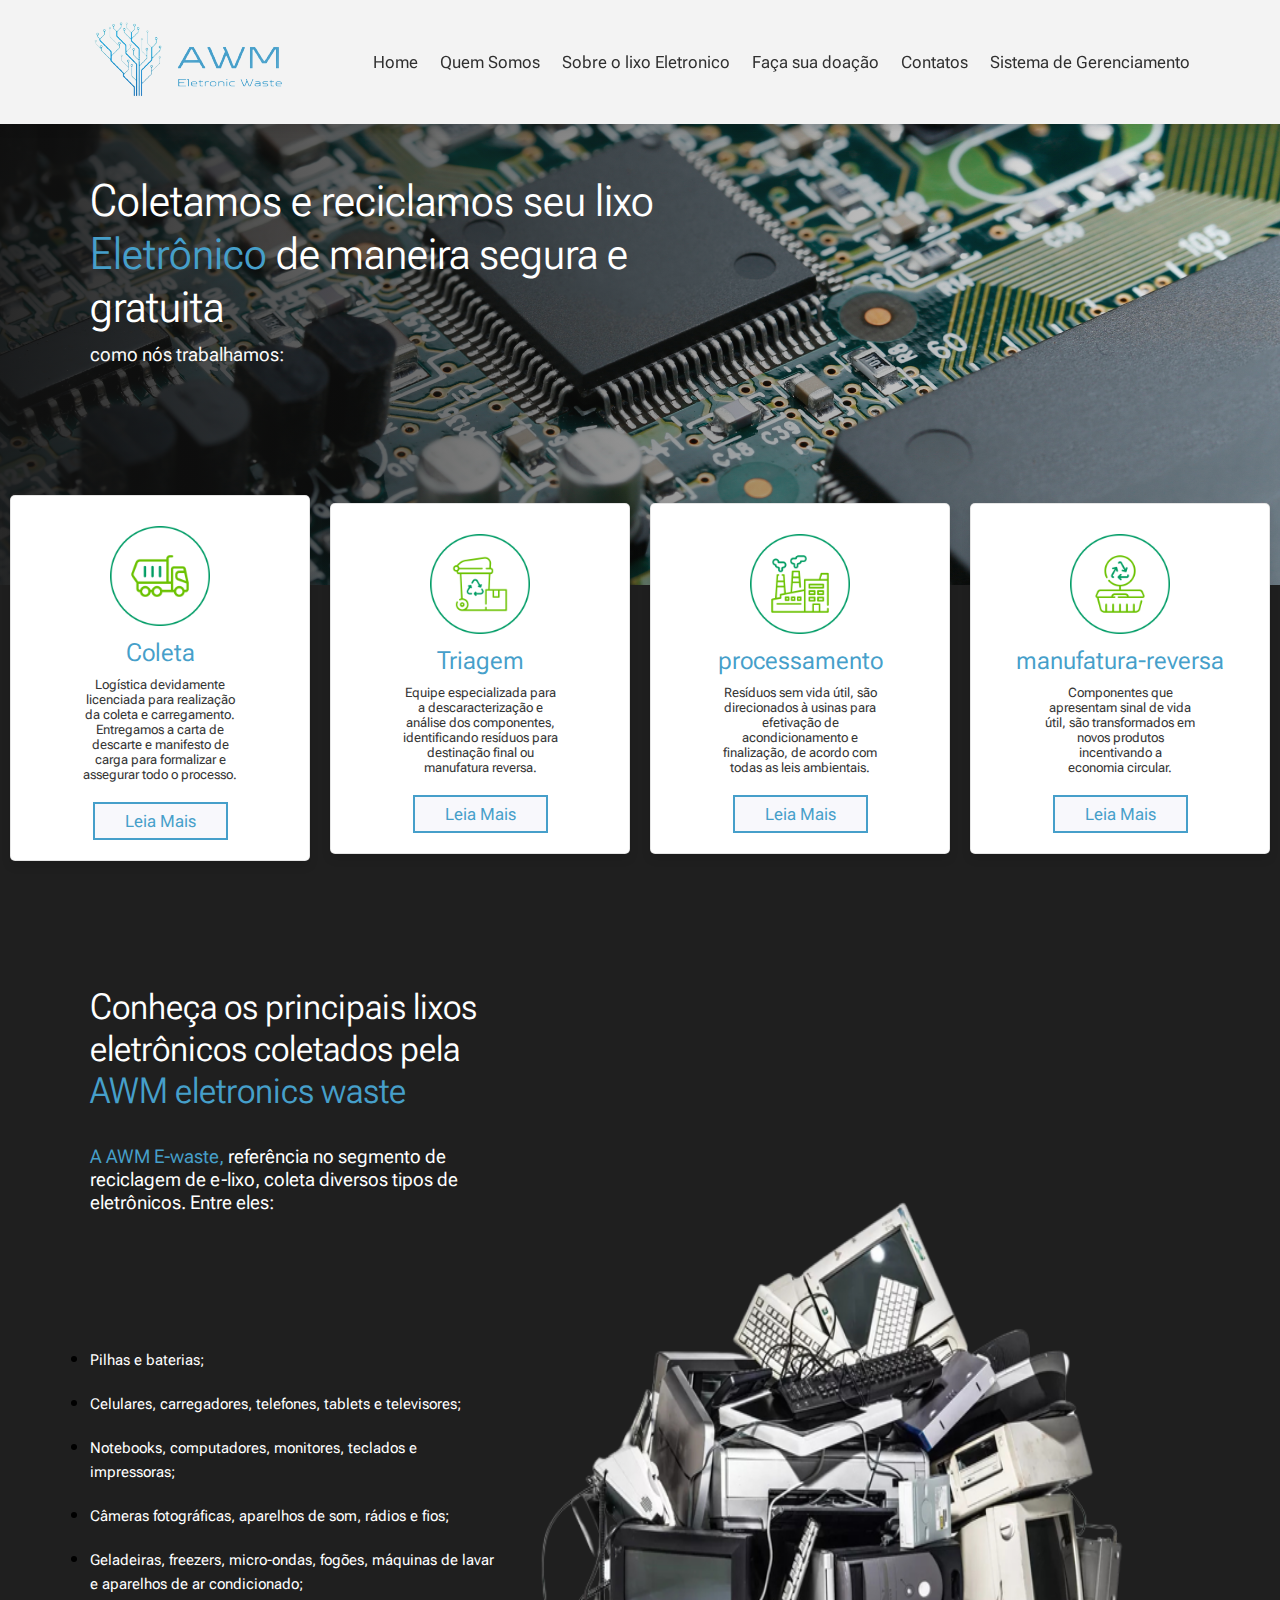
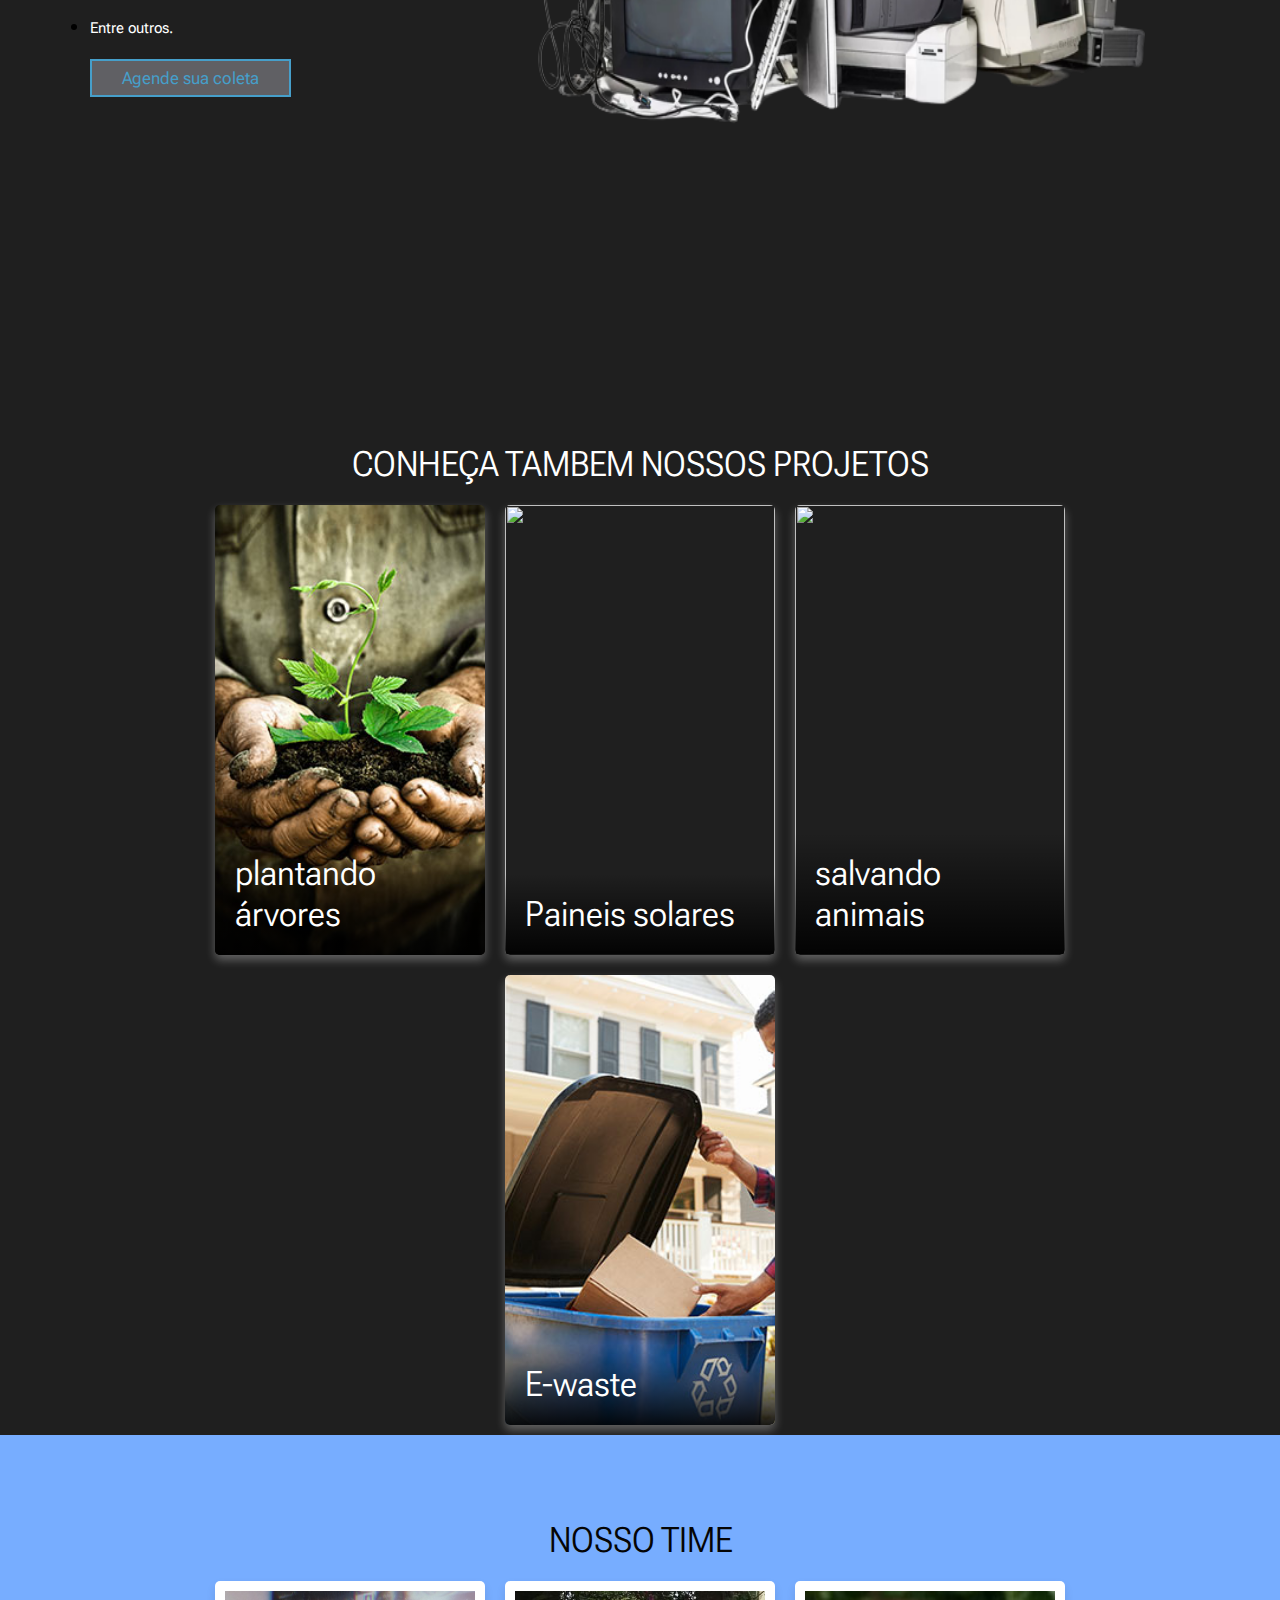
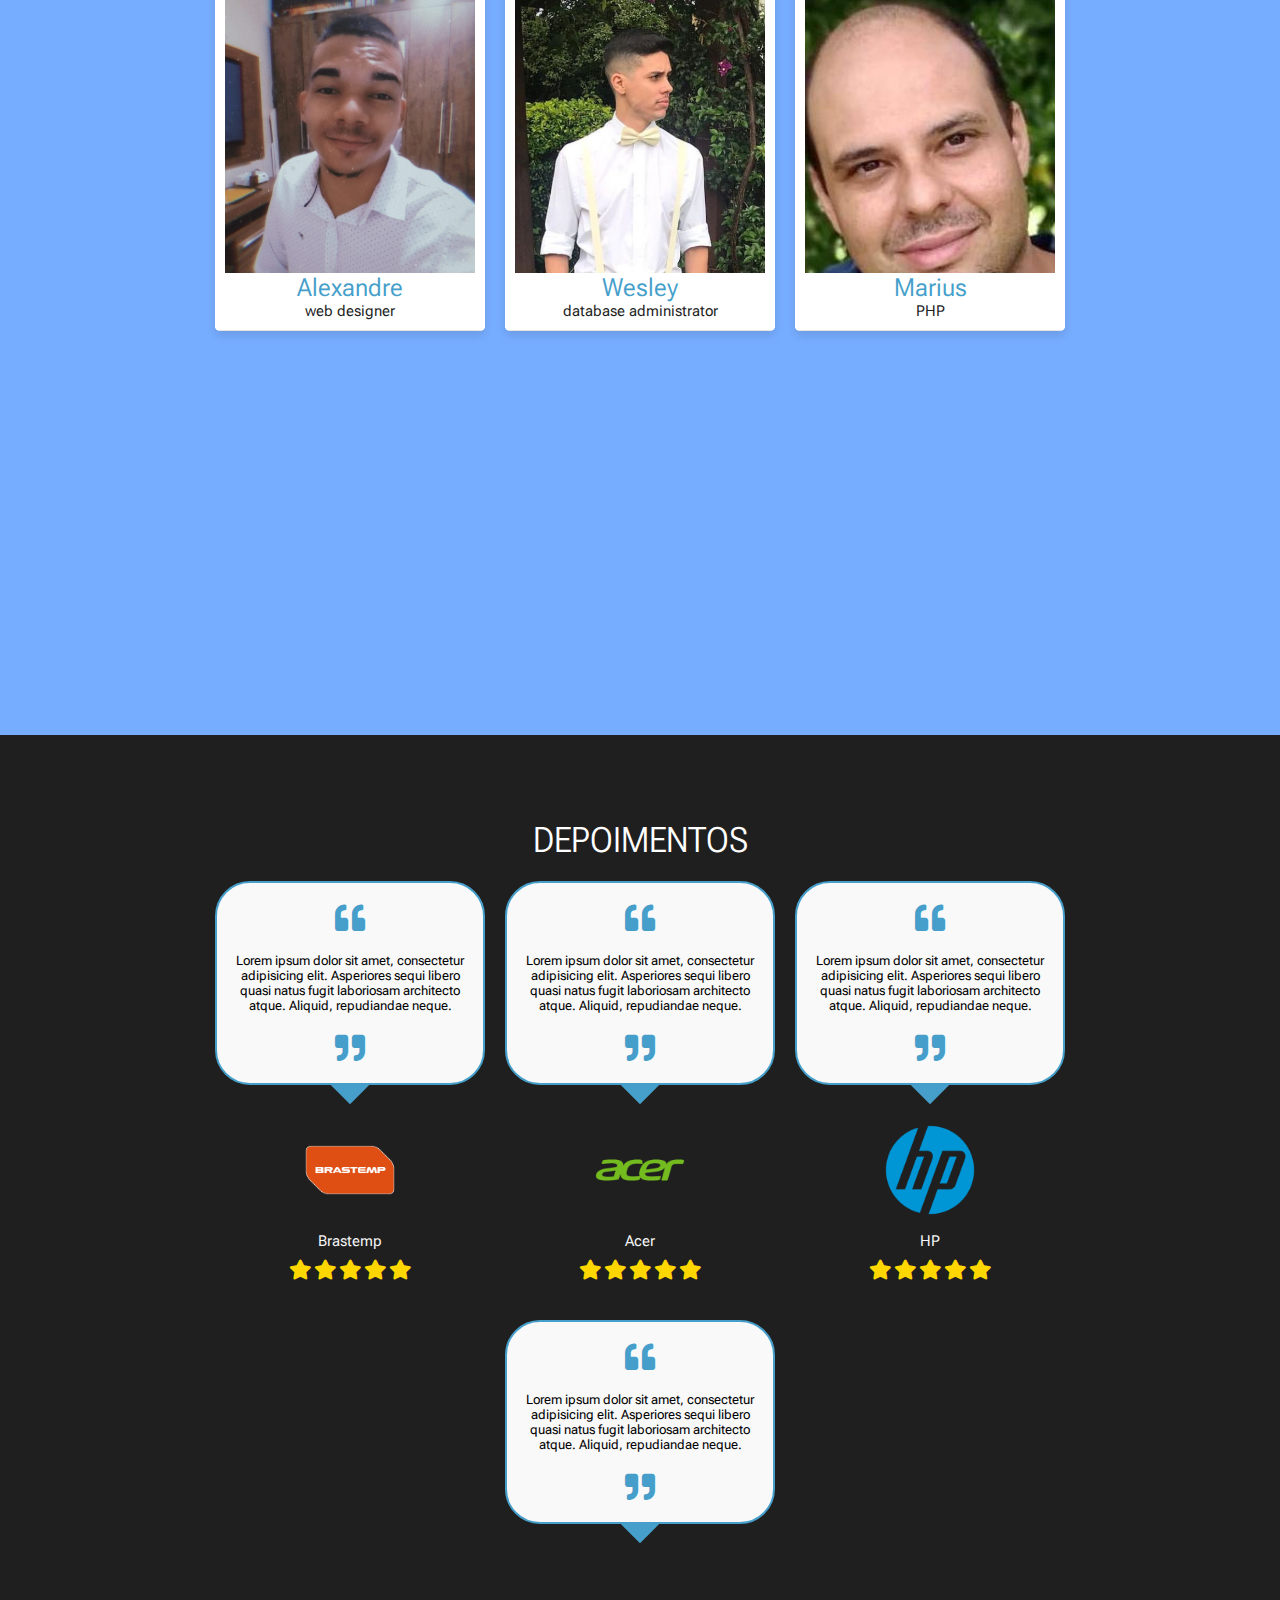
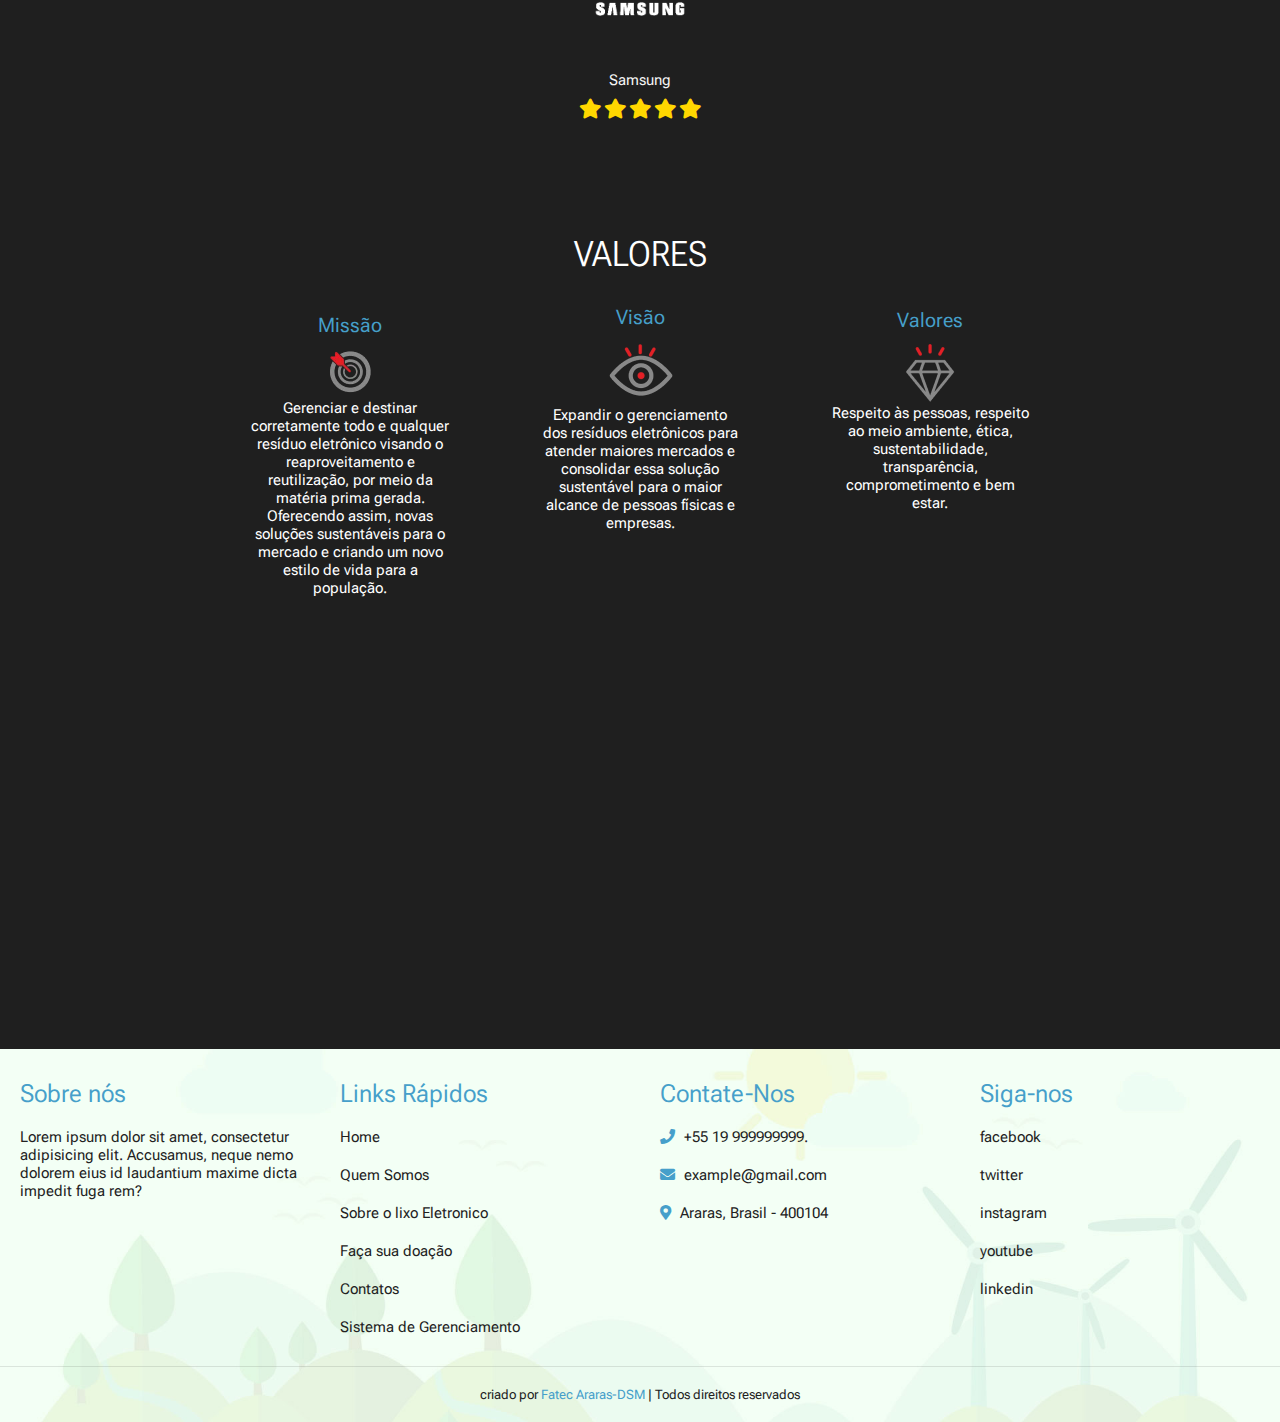
==== PROJETO AWM  E-Waste/index.html @ 142b56b8 "Merge pull request #2 from AlexandreGarc/main" ====
<!DOCTYPE html>
<html lang="en">
<head>
    <meta charset="UTF-8">
    <meta http-equiv="X-UA-Compatible" content="IE=edge">
    <meta name="viewport" content="width=device-width, initial-scale=1.0">
    
    <!-- font awesome cdn link  -->
    <link rel="stylesheet" href="https://cdnjs.cloudflare.com/ajax/libs/font-awesome/5.15.3/css/all.min.css">
    <link rel="preconnect" href="https://fonts.googleapis.com">
    <link rel="preconnect" href="https://fonts.gstatic.com" crossorigin>
    <link href="https://fonts.googleapis.com/css2?family=Roboto+Flex:opsz,wght@8..144,300;8..144,600&display=swap" rel="stylesheet">

    <!-- custom css file link  -->
    <link rel="stylesheet" href="css/style.css">
    <title>AWM-Eletronic Waste</title>

    <!-- favicon  -->
    <link rel="shortcut icon" href="/favicon.ico" type="image/x-icon">
    <link rel="icon" href="/favicon.ico" type="image/x-icon">

</head>
<body>
    <!-- header section starts  -->

<header>

    <div class="logo">
        <a href="index.html"><img src="images/logo4.png" class="media-object  img-responsive img-thumbnail"></a>
    </div>

    <div id="menu" class="fas fa-bars"></div>

    <nav class="navbar">
        <a href="#Home">Home</a>
        <a href="quem-somos.html">Quem Somos</a>
        <a href="descarte.html">Sobre o lixo Eletronico</a>
        <a href="doacao.html">Faça sua doação</a>
        <a href="#Contatos">Contatos</a>
        <a href="php.html">Sistema de Gerenciamento</a>
    </nav>

</header>

<!-- header section ends -->


<!-- home section starts  -->

<section class="home" id="Home">
    
    <div class="content">
        <h3>
            Coletamos e reciclamos seu lixo<span style="color: #469FCA;"><br/>Eletrônico</span> de maneira segura e gratuita</h3>
                
        <p>como nós trabalhamos:</p>

    </div>
</section>

<!-- initial section ends -->


<!-- icons section  -->

<div class="icons-container">

    <div class="icons">
        <img src="images/coleta.png" alt="">
        <h3>Coleta</h3>
        <p>Logística devidamente licenciada para realização da coleta e carregamento. Entregamos a carta de descarte e manifesto de carga para formalizar e assegurar todo o processo.</p>
        <a href="#" class="btn">Leia Mais</a>
    </div>

    <div class="icons">
        <img src="images/triagem.png" alt="">
        <h3>Triagem</h3>
        <p>Equipe especializada para a descaracterização e análise dos componentes, identificando resíduos para destinação final ou manufatura reversa.
        </p>
        <a href="#" class="btn">Leia Mais</a>
    </div>

    <div class="icons">
        <img src="images/processamento.png" alt="">
        <h3>processamento</h3>
        <p>Resíduos sem vida útil, são direcionados à usinas para efetivação de acondicionamento e finalização, de acordo com todas as leis ambientais.</p>
        <a href="#" class="btn">Leia Mais</a>
    </div>

    <div class="icons">
        <img src="images/manufatura-reversa.png" alt="">
        <h3>manufatura-reversa</h3>
        <p>Componentes que apresentam sinal de vida útil, são transformados em novos produtos incentivando a <br>economia circular.</p>
        <a href="#" class="btn">Leia Mais</a>
    </div>

</div>

<!-- initial section "quem somos" -->
<section class="materiais" id="materiais">
    
    <div class="content">
        <h4>Conheça os principais lixos eletrônicos coletados pela<span style="color: #469FCA;"><br/>AWM eletronics waste</span></h4>

            <p><span style="color: #469FCA;"><br/>A AWM E-waste, </span> referência no segmento de reciclagem de e-lixo, coleta diversos tipos de eletrônicos. Entre eles:
            </p>
    <div id="materiais" class="materiais">
    <ul>
        <li>
            <p>
                <span>
                    <span>
                        <span>Pilhas e baterias;</span>
                    </span>
                </span>
            </p>
        </li>

        <li>
            <p>
                <span>
                    <span>
                        <span>Celulares, carregadores, telefones, tablets e televisores;</span>
                    </span>
                </span>
            </p>
        </li>

        <li>
            <p>
                <span>
                    <span>
                        <span>Notebooks, computadores, monitores, teclados e impressoras;</span>
                    </span>
                </span>
            </p>
        </li>

        <li>
            <p>
                <span>
                    <span>
                        <span>Câmeras fotográficas, aparelhos de som, rádios e fios;</span>
                    </span>
                </span>
            </p>
        </li>

        <li>
            <p>
                <span>
                    <span>
                        <span>Geladeiras, freezers, micro-ondas, fogões, máquinas de lavar e aparelhos de ar condicionado;</span>
                    </span>
                </span>
            </p>
        </li>

        <li>
            <p>
                <span>
                    <span>
                        <span>Entre outros.</span>
                    </span>
                </span>
            </p>
        </li>
        <a href="" class="btn">Agende sua coleta</a>
    </ul>
    </div>
                
    </div>
    <div class="lixo-eletronico">
        <img src="images/computadores.png"  width="690px" height="570px" alt="">
        <!-- -->
    </div>
    
</section>


<!-- project section starts  -->

<section class="project" id="project">

    <h1 class="heading">Conheça tambem nossos Projetos</h1>
        
    <div class="box-container">

        <div class="box">
            <img src="images/project-1.jpg" alt="">
            <h3 class="title">plantando árvores</h3>
            <div class="info">
                <h3>plantando árvores</h3>
                <p>Lorem ipsum dolor sit amet, consectetur adipisicing elit. Perferendis sint aliquam velit in autem doloribus nam optio laboriosam ducimus harum.</p>
                <a href="#">Leia mais</a>
            </div>
        </div>

        <div class="box">
            <img src="images/project-2.jpg" alt="">
            <h3 class="title">Paineis solares</h3>
            <div class="info">
                <h3>Paineis solares</h3>
                <p>Lorem ipsum dolor sit amet, consectetur adipisicing elit. Perferendis sint aliquam velit in autem doloribus nam optio laboriosam ducimus harum.</p>
                <a href="#">Leia mais</a>
            </div>
        </div>

        <div class="box">
            <img src="images/project-3.jpg" alt="">
            <h3 class="title">salvando animais</h3>
            <div class="info">
                <h3>salvando animais</h3>
                <p>Lorem ipsum dolor sit amet, consectetur adipisicing elit. Perferendis sint aliquam velit in autem doloribus nam optio laboriosam ducimus harum.</p>
                <a href="#">Leia mais</a>
            </div>
        </div>

        <div class="box">
            <img src="images/project-4.jpg" alt="">
            <h3 class="title">E-waste</h3>
            <div class="info">
                <h3>reciclando lixo</h3>
                <p>Lorem ipsum dolor sit amet, consectetur adipisicing elit. Perferendis sint aliquam velit in autem doloribus nam optio laboriosam ducimus harum.</p>
                <a href="#">Leia mais</a>
            </div>
        </div>

    </div>

</section>

<!-- project section ends -->

<!-- team section starts  -->

<section class="team" id="team">

    <h1 class="heading">Nosso Time</h1>

    <div class="box-container">

        <div class="box">
            <img src="images/alexandre2.jpeg" alt="">
            <div class="info">
                <h3>Alexandre</h3>
                <p>web designer</p>
                <div class="share">
                    <a href="#" class="fab fa-facebook-f"></a>
                    <a href="#" class="fab fa-twitter"></a>
                    <a href="#" class="fab fa-instagram"></a>
                    <a href="#" class="fab fa-linkedin"></a>
                </div>
            </div>
        </div>

        <div class="box">
            <img src="images/wesley2.jpeg" alt="">
            <div class="info">
                <h3>Wesley</h3>
                <p>database administrator</p>
                <div class="share">
                    <a href="#" class="fab fa-facebook-f"></a>
                    <a href="#" class="fab fa-twitter"></a>
                    <a href="#" class="fab fa-instagram"></a>
                    <a href="https://www.linkedin.com/in/wesley-fernandes-81b8a2211/" class="fab fa-linkedin"></a>
                </div>
            </div>
        </div>

        <div class="box">
            <img src="images/marius.jpg" alt="">
            <div class="info">
                <h3>Marius</h3>
                <p>PHP</p>
                <div class="share">
                    <a href="#" class="fab fa-facebook-f"></a>
                    <a href="#" class="fab fa-twitter"></a>
                    <a href="#" class="fab fa-instagram"></a>
                    <a href="#" class="fab fa-linkedin"></a>
                </div>
            </div>
        </div>

        

    </div>
    
</section>

<!-- team section ends -->

<!-- testimonial section starts  -->


<section class="testimonial" id="testimonial">

    <h1 class="heading">depoimentos</h1>

    <div class="box-container">

        <div class="box">
            <div class="comment">
                <i class="fas fa-quote-left"></i>
                <p> Lorem ipsum dolor sit amet, consectetur adipisicing elit. Asperiores sequi libero quasi natus fugit laboriosam architecto atque. Aliquid, repudiandae neque.  </p>
                <i class="fas fa-quote-right"></i>
            </div>
            <div class="user">
                <img src="images/pic1.png" alt="">
                <h3>Brastemp</h3>
                <div class="stars">
                    <i class="fas fa-star"></i>
                    <i class="fas fa-star"></i>
                    <i class="fas fa-star"></i>
                    <i class="fas fa-star"></i>
                    <i class="fas fa-star"></i>
                </div>
            </div>
        </div>

        <div class="box">
            <div class="comment">
                <i class="fas fa-quote-left"></i>
                <p> Lorem ipsum dolor sit amet, consectetur adipisicing elit. Asperiores sequi libero quasi natus fugit laboriosam architecto atque. Aliquid, repudiandae neque.  </p>
                <i class="fas fa-quote-right"></i>
            </div>
            <div class="user">
                <img src="images/pic2.png" alt="">
                <h3>Acer</h3>
                <div class="stars">
                    <i class="fas fa-star"></i>
                    <i class="fas fa-star"></i>
                    <i class="fas fa-star"></i>
                    <i class="fas fa-star"></i>
                    <i class="fas fa-star"></i>
                </div>
            </div>
        </div>

        <div class="box">
            <div class="comment">
                <i class="fas fa-quote-left"></i>
                <p> Lorem ipsum dolor sit amet, consectetur adipisicing elit. Asperiores sequi libero quasi natus fugit laboriosam architecto atque. Aliquid, repudiandae neque.  </p>
                <i class="fas fa-quote-right"></i>
            </div>
            <div class="user">
                <img src="images/pic3.png" alt="">
                <h3>HP</h3>
                <div class="stars">
                    <i class="fas fa-star"></i>
                    <i class="fas fa-star"></i>
                    <i class="fas fa-star"></i>
                    <i class="fas fa-star"></i>
                    <i class="fas fa-star"></i>
                </div>
            </div>
        </div>

        <div class="box">
            <div class="comment">
                <i class="fas fa-quote-left"></i>
                <p> Lorem ipsum dolor sit amet, consectetur adipisicing elit. Asperiores sequi libero quasi natus fugit laboriosam architecto atque. Aliquid, repudiandae neque.   </p>
                <i class="fas fa-quote-right"></i>
            </div>
            <div class="user">
                <img src="images/pic4.png" alt="">
                <h3>Samsung</h3>
                <div class="stars">
                    <i class="fas fa-star"></i>
                    <i class="fas fa-star"></i>
                    <i class="fas fa-star"></i>
                    <i class="fas fa-star"></i>
                    <i class="fas fa-star"></i>
                </div>
            </div>
        </div>

    </div>

</section>

<section class="valores" id="valores">

    <h1 class="heading">Valores</h1>

    <div class="box-container">

        <div class="box">
            <div class="user">
                <h3>Missão</h3> 
                <img src="images/missao.png" alt="">
                   
            </div>
            <p>
                Gerenciar e destinar corretamente todo e qualquer resíduo eletrônico visando o reaproveitamento e reutilização, por meio da matéria prima gerada. Oferecendo assim, novas soluções sustentáveis para o mercado e criando um novo estilo de vida para a população.
            </p>
        </div>

        <div class="box">
            <div class="user">
                <h3>Visão</h3>
                <img src="images/visao.png" alt="">
            </div>
            <p>
                Expandir o gerenciamento dos resíduos eletrônicos para atender maiores mercados e consolidar essa solução sustentável para o maior alcance de pessoas físicas e empresas.
            </p>
        </div>

        <div class="box">
            <div class="user">
                <h3>Valores</h3>
                <img src="images/valores.png" alt="">
            </div>
            <p>
                Respeito às pessoas, respeito ao meio ambiente, ética, sustentabilidade, transparência, comprometimento e bem estar.
            </p>
        </div>

        

</section>
<!-- testimonial section ends -->

<!-- footer section starts  -->

<div class="footer">

    <div class="box-container">

        <div class="box">
            <h3>Sobre nós</h3>
            <p>Lorem ipsum dolor sit amet, consectetur adipisicing elit. Accusamus, neque nemo dolorem eius id laudantium maxime dicta impedit fuga rem?</p>
        </div>

        <div class="box">
            <h3>Links Rápidos</h3>
            <a href="#Home">Home</a>
            <a href="quem-somos.html">Quem Somos</a>
            <a href="descarte.html">Sobre o lixo Eletronico</a>
            <a href="doacao.html">Faça sua doação</a>
            <a href="#Contatos">Contatos</a>
            <a href="php.html">Sistema de Gerenciamento</a>
        </div>

        
            <div class="box" id="Contatos">
                <div class="contatos" >
                    <h3>Contate-Nos</h3>
                <p> <i class="fas fa-phone"></i> +55 19 999999999. </p>
                <p> <i class="fas fa-envelope"></i> example@gmail.com </p>
                <p> <i class="fas fa-map-marker-alt"></i> Araras, Brasil - 400104 </p>
                </div>
            </div>
  

        <div class="box">
            <h3>Siga-nos</h3>
            <a href="#">facebook</a>
            <a href="#">twitter</a>
            <a href="#">instagram</a>
            <a href="#">youtube</a>
            <a href="#">linkedin</a>
        </div>

    </div>

    <h1 class="credit"> criado por <a href="#">Fatec Araras-DSM</a> | Todos direitos reservados </h1>

</div>

<!-- footer section ends -->

<!-- jquery cdn link  -->
<script src="https://cdnjs.cloudflare.com/ajax/libs/jquery/3.6.0/jquery.min.js"></script>

<!-- custom js file link  -->
<script src="js/script.js"></script>
<script src="https://cdn.jsdelivr.net/npm/bootstrap@5.2.0-beta1/dist/js/bootstrap.bundle.min.js" integrity="sha384-pprn3073KE6tl6bjs2QrFaJGz5/SUsLqktiwsUTF55Jfv3qYSDhgCecCxMW52nD2" crossorigin="anonymous"></script>

</body>
</html>
---- PROJETO AWM  E-Waste/css/style.css ----
:root{
    --blue:#469FCA;
}

body{
    background-color: rgb(31, 31, 31);
}
*, a{
    margin:0; padding:0;
    box-sizing: border-box;
    text-decoration: none;
    outline: none; border:none;
    transition: all .3s cubic-bezier(.38,1.15,.7,1.12);
    font-weight: normal;
    font-family: Roboto Flex
}

*::selection{
    background:var(--blue);
    color:rgb(192, 192, 192);
}

html{
    font-size: 62.5%;
    overflow-x: hidden;
}

html::-webkit-scrollbar{
    width:1.3rem;
}

html::-webkit-scrollbar-track{
    background:rgb(196, 196, 196);
}

html::-webkit-scrollbar-thumb{
    background:var(--blue);
}

section{
    min-height: 100vh;
    padding:0 7%;
    padding-top: 7.5rem;
}

.btn{
    display: inline-block;
    border:.2rem solid var(--blue);
    font-size: 1.7rem;
    color: var(--blue);
    background:rgba(234, 234, 247, 0.322);
    margin-top: 1rem;
    padding:.7rem 3rem;
}

.btn:hover{
    background:var(--blue);
    color:#fff;
    border-radius: 5rem;
}

.heading{
    font-size: 3.5rem;
    color:#666;
    text-align: center;
    text-transform: uppercase;
    padding:1rem;
}

header{
    position: fixed;
    top:0; left: 0;
    z-index: 1000;
    width:100%;
    background: rgb(243, 243, 243);
    display: flex;
    align-items: center;
    justify-content: space-between;
    padding:2rem 7%;
    box-shadow: 0 .5rem 1rem rgba(0,0,0,.1);
}

header .logo{
    font-size: 2.5rem;
    color:rgb(48, 48, 48);
}

header .logo span{
    color:var(--blue);
}

header .navbar a{
    font-size: 1.7rem;
    margin-left: 2rem;
    color:rgb(48, 48, 48);
}

header .navbar a:hover{
    color:var(--blue);
}

#menu{
    font-size: 2.5rem;
    color:#666;
    border:.1rem solid rgba(0,0,0,.1);
    border-radius: .5rem;
    padding:1rem 1.5rem;
    cursor: pointer;
    display: none;
}

.home{
    min-height: 65vh;
    display: flex;
    align-items: center;
    justify-content: space-between;
    background:linear-gradient(90deg, rgba(17, 17, 17, 0.9), transparent), url(../images/placa-mae.jpg) no-repeat;
    background-size: cover;
    background-position: center;
}

.home .content{
    width:60rem;
    padding:4rem 0;
    padding-bottom: 15rem;
}

.home .content h3{
    color:#fff;
    font-size: 4.5rem;
}

.home .content p{
    color:rgb(250, 250, 250);
    font-size: 1.9rem;
    padding:1rem 0;
}


.icons-container{
    display: flex;
    align-items: center;
    justify-content: center;
    flex-wrap: wrap;
    margin-top: -10rem;
}

.icons-container .icons{
    width:30rem;
    margin:1rem;
    padding:2rem 1rem;
    border-radius: .5rem;
    border:.1rem solid rgba(0,0,0,.1);
    box-shadow: 0 .5rem 1rem rgba(0,0,0,.1);
    text-align: center;
    background:#fff;
}

.icons-container .icons:hover{
    transform:translateY(-1rem);
}

.icons-container .icons img{
    height:10rem;
    width:10rem;
    margin:1rem 0;
}

.icons-container .icons h3{
    font-size: 2.5rem;
    color:var(--blue);
}

.icons-container .icons p{
    font-size: 1.3rem;
    color:rgb(54, 54, 54);
    padding:1rem 6rem;
}

.materiais{
    min-height: 65vh;
    display: flex;
    align-items: center;
    justify-content: space-between;
    background-size: cover;
    background-position: center;
}

.materiais .content{
    width:60rem;
    padding:4rem 0;
    padding-bottom: 15rem;
}

.materiais .content h4{
    color:rgb(255, 255, 255);
    font-size: 3.6rem;
}

.materiais .content p{
    color:rgb(255, 255, 255);
    font-size: 1.9rem;
    padding:1rem 0;
}

.materiais ul{
    font-size:20px;
}

.materiais li p span{
    font-size:15px;
    line-height:1.4em;
    letter-spacing:normal;
}


.project .box-container{
    display: flex;
    align-items: center;
    justify-content: center;
    flex-wrap: wrap;
}


.project .box-container .box{
    overflow: hidden;
    border-radius: .5rem;
    width:27rem;
    height:45rem;
    box-shadow: 0 .5rem 1rem rgba(255, 255, 255, 0.3);
    position: relative;
    margin:1rem;
}

.project .box-container .box img{
    height: 100%;
    width:100%;
    object-fit: cover;
}

.project .box-container .box .title{
    position: absolute;
    bottom:0; left:0;
    width:100%;
    font-size: 3.5rem;
    color:#fff;
    background:linear-gradient(transparent, rgba(0,0,0,.9));
    padding:2rem;
}

.project .box-container .box:hover .title{
    bottom: -100%;
}

.project .box-container .box .info{
    background:#fff;
    border-radius: .5rem;
    padding:1.5rem;
    position: absolute;
    bottom:-100%; left:50%;
    transform:translateX(-50%);
    width:90%;
}

.project .box-container .box:hover .info{
    bottom:2rem;
    transition-delay: .3s;
}
.project h1{
    color: #fff;
}

.project .box-container .box .info h3{
    color:var(--blue);
    font-size: 2rem;
}


.project .box-container .box .info p{
    color:#999;
    font-size: 1.3rem;
    padding:1rem 0;
   
    
}

.project .box-container .box .info a{
    color:rgb(248, 248, 248);
    font-size: 1.4rem;
}

.project .box-container .box .info a:hover{
    color:var(--blue);
}

.donate{
    min-height: auto;
    background:linear-gradient(rgba(0,0,0,.9),rgba(0,0,0,.9)), url(../images/donate-bg.jpg) no-repeat;
    background-size: cover;
    background-position: center;
    background-attachment: fixed;
    padding-bottom: 4rem;
    display: flex;
    align-items: center;
    justify-content: center;
    flex-wrap: wrap;
}

.donate .box-container{
    flex:1 1 50rem;
    display: flex;
    justify-content: center;
    flex-wrap: wrap;
}

.donate .box-container .box{
    border:.2rem solid #fff;
    border-radius: .5rem;
    text-align: center;
    width:20rem;
    margin:2rem;
    padding:2rem;
    background:rgba(255,255,255,.1);
}

.donate .box-container .box i{
    color:#fff;
    font-size: 4rem;
}

.donate .box-container .box h3{
    color:var(--blue);
    font-size: 2.5rem;
    padding:.5rem 0;
}

.donate .box-container .box p{
    color:#eeee;
    font-size: 1.5rem;
    padding:.5rem 0;
}

.donate .donate-box{
    flex:1 1 50rem;
    background:rgba(255,255,255,.1);
    padding:2rem;
    margin:2rem;
    text-align: center;
}

.donate .donate-box h3{
    font-size: 3rem;
    color:#fff;
}

.donate .donate-box .amount{
    display: flex;
    justify-content: center;
    flex-wrap: wrap;
    padding:1rem 0;
}

.donate .donate-box .amount input{
    height:5rem;
    width:10rem;
    background:#fff;
    color:#666;
    cursor: pointer;
    margin:1rem;
    font-size: 2rem;
    text-align: center;
    border-radius: .5rem;
}

.donate .donate-box .amount input:hover,
.donate .donate-box .amount input.active{
    background:var(--blue);
    color:#fff;
}

.team{
    background:rgb(119, 173, 255);
}

.team .box-container{
    display: flex;
    justify-content: center;
    flex-wrap: wrap;
    align-items: center;
}

.team .box-container .box{
    overflow: hidden;
    border-radius: .5rem;
    margin:1rem;
    background:#fff;
    padding: 1rem;
    text-align: center;
    box-shadow: 0 .5rem 1rem rgba(0,0,0,.1);
    height:35rem;
    width:27rem;
    position: relative;
}

.team .box-container .box img{
    height: 100%;
    width:100%;
    object-fit: cover;
}

.team .box-container .box .info{
    position: absolute;
    bottom:-7rem; left:0;
    width: 100%;
    background:#fff;
}

.team .box-container .box:hover .info{
    bottom:0;
}

.team .box-container .box:hover{
    transform: scale(1.03);
}

.team .box-container .box .info h3{
    font-size: 2.5rem;
    color:var(--blue);
}

.team h1{
    color: rgb(5, 5, 5);
}

.team .box-container .box .info p{
    font-size: 1.5rem;
    color:rgb(31, 31, 31);
}

.team .box-container .box .info .share{
    border-top: .1rem solid rgba(0,0,0,.1);
    margin-top: 1rem;
    padding:1rem 0;
}

.team .box-container .box .info .share a{
    font-size: 1.7rem;
    color:rgb(66, 66, 66);
    margin:.5rem;
    height:4rem;
    width:4.5rem;
    line-height: 4rem;
    border:.1rem solid rgba(0,0,0,.1);
    border-radius: .5rem;
}

.team .box-container .box .info .share a:hover{
    color:#fff;
    background:var(--blue);
}

.testimonial .box-container{
    display: flex;
    align-items: center;
    justify-content: center;
    flex-wrap: wrap;
}

.testimonial .box-container .box{
    text-align: center;
    margin:1rem;
    width:27rem;
}

.testimonial .box-container .box .comment{
    border:.2rem solid var(--blue);
    padding:1rem;
    margin-bottom: 3.5rem;
    position: relative;
    border-radius: 3.5rem;
    background:#f9f9f9;
}

.testimonial .box-container .box .comment p{
    color:var(--black);
    font-size: 1.3rem;
    padding:1rem 0;
}

.testimonial .box-container .box .comment i{
    color:var(--blue);
    font-size: 3rem;
    padding:1rem;
}

.testimonial .box-container .box .comment::before{
    content:'';
    position: absolute;
    bottom:-1.5rem; left:50%;
    transform:translateX(-50%) rotate(45deg);
    height:3rem;
    width: 3em;
    background:var(--blue);
    z-index: -1;
}

.testimonial .box-container .box .user {
    margin:2rem 0;
}

.testimonial  .box-container .box .user img{
    height:10rem;
    width:10rem;
    border-radius: 50%;
    object-fit: cover;
}

.testimonial .box-container .box .user h3{
    font-size: 1.5rem;
    color:rgb(245, 245, 245);
    padding:1rem 0;
}

.testimonial h1{
    color: #fff;
}

.testimonial .box-container .box .user .stars i{
    font-size: 2rem;
    color:gold;
}

.valores .box-container{
    display: flex;
    justify-content: center;
    flex-wrap: wrap;
    align-items: center;
}

.valores .box-container .box{
    text-align: center;
    margin:1rem;
    width:27rem;
}



.valores h1{
    color: #fff;
}


.valores .box-container .box .user h3{
    font-size: 2rem;
    color:#469FCA;
    padding:1rem 0;
}


.valores p{
    color: #fff;
    font-size: 1.5rem ;
    height: 3rem;
    padding: 0 35px;
}

.events{
    background:#F6FCFF;
}

.events .box-container{
    display: flex;
    align-items: center;
    justify-content: center;
    flex-wrap: wrap;
}

.events .box-container .box{
    width:35rem;
    margin:1.5rem;
    border-radius: .5rem;
    box-shadow:  0 .5rem 1rem rgba(0,0,0,.1);
    overflow: hidden;
    background:#fff;
}

.events .box-container .box img{
    height: 20rem;
    width:100%;
    object-fit: cover;
}

.events .box-container .box .content{
    padding:1.5rem;
}

.events .box-container .box .content h3{
    font-size: 1.5rem;
    color:var(--blue);
}

.events .box-container .box .content .title{
    font-size: 2rem;
    color:#333;
    display: block;
    padding-top: 1rem;
}

.events .box-container .box .content .title:hover{
    text-decoration: underline;
}

.events .box-container .box .content p{
    padding:1rem 0;
    color:#999;
    font-size: 1.4rem;
}

.footer{
    background:url(../images/footer-bg.jpg) no-repeat;
    background-size: cover;
    background-position: center;
}
 
.footer .box-container{
    display: flex;
    flex-wrap: wrap;
}

.footer .box-container .box{
    flex:1 1 25rem;
    margin:2rem;
}

.footer .box-container .box h3{
    font-size: 2.5rem;
    color:var(--blue);
    padding:1rem 0;
}

.footer .box-container .box p{
    font-size: 1.5rem;
    color:rgb(34, 34, 34);
    padding:1rem 0;
}

.footer .box-container .box p i{
    padding-right: .5rem;
    color:var(--blue);
}

.footer .box-container .box a{
    font-size: 1.5rem;
    color:rgb(34, 34, 34);
    padding:1rem 0;
    display: block;
}

.footer a:hover{
    text-decoration: underline;
}

.footer .credit{
    padding:2rem 1rem;
    font-size: 1.3rem;
    color:rgb(34, 34, 34);
    border-top: .1rem solid rgba(0,0,0,.1);
    text-align: center;
}

.footer .credit a{
    color:var(--blue);
}















/* media queries  */

@media (max-width:991px){

    html{
        font-size: 55%;
    }

}

@media (max-width:768px){

    #menu{
        display: block;
    }

    header .navbar{
        position: absolute;
        top:100%; left: 0;
        width:100%;
        background:#fff;
        border-top: .1rem solid rgba(0,0,0,.1);
        padding:2rem;
        transform-origin: top;
        transform:scaleY(0);
        opacity: 0;
    }

    header .navbar.nav-toggle{
        transform:scaleY(1);
        opacity: 1;
    }

    header .navbar a{
        display: block;
        margin: 2rem 0;
        padding:0 1rem;
        font-size: 2.2rem;
        border-left: .2rem solid var(--green);
    }

    .home{
        background:linear-gradient(rgba(0,0,0,.7), rgba(0,0,0,.7)), url(../images/lixo-eletronico.jpg) no-repeat;
        background-size: cover;
        background-position: right;
    }

    .home .content{
        text-align: center;
        width:auto;
    }

    .home .content h3{
        font-size: 4rem;
    }

    section{
        padding:0 3%;
        padding-top: 8rem;
    }

}

@media (max-width:400px){

    html{
        font-size: 50%;
    }

    .project .box-container .box{
        width: 100%;
    }

    .team .box-container .box{
        width:100%;
    }

    .testimonial .box-container .box{
        width:100%;
    }

}
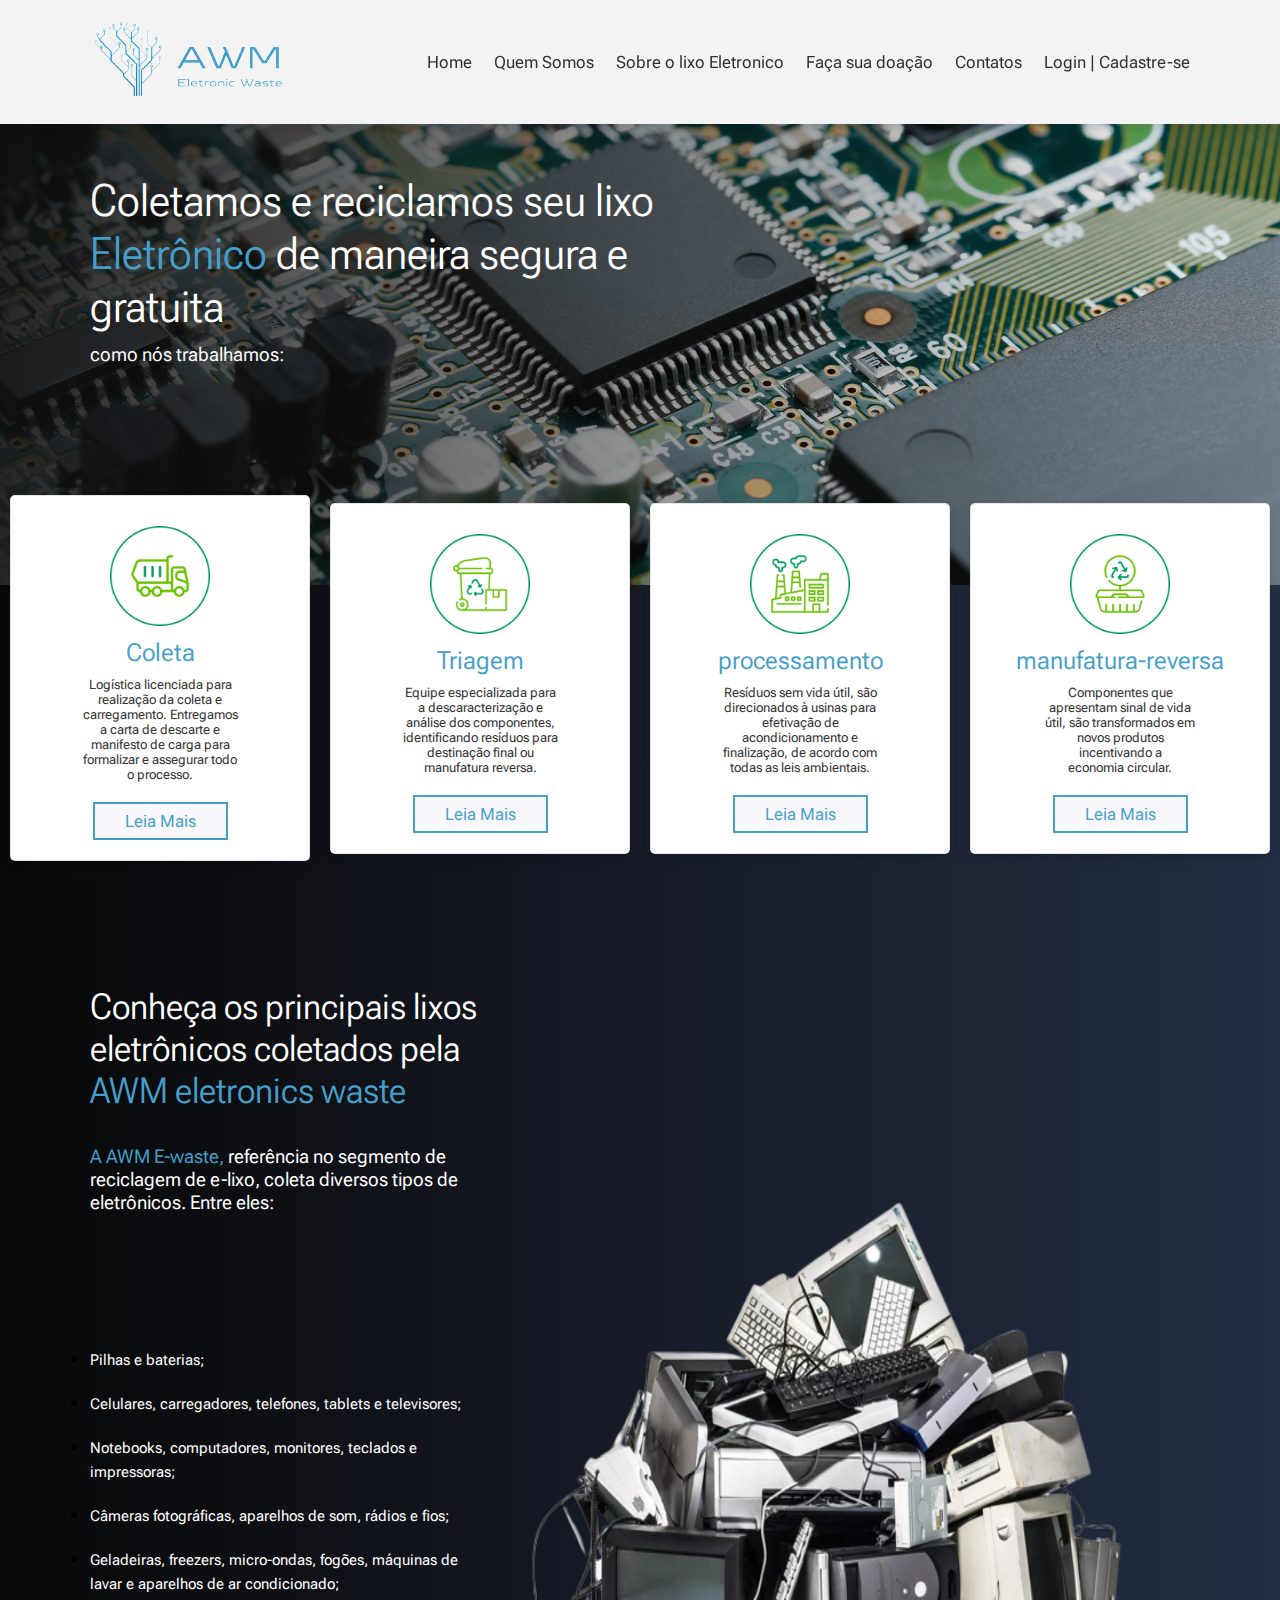
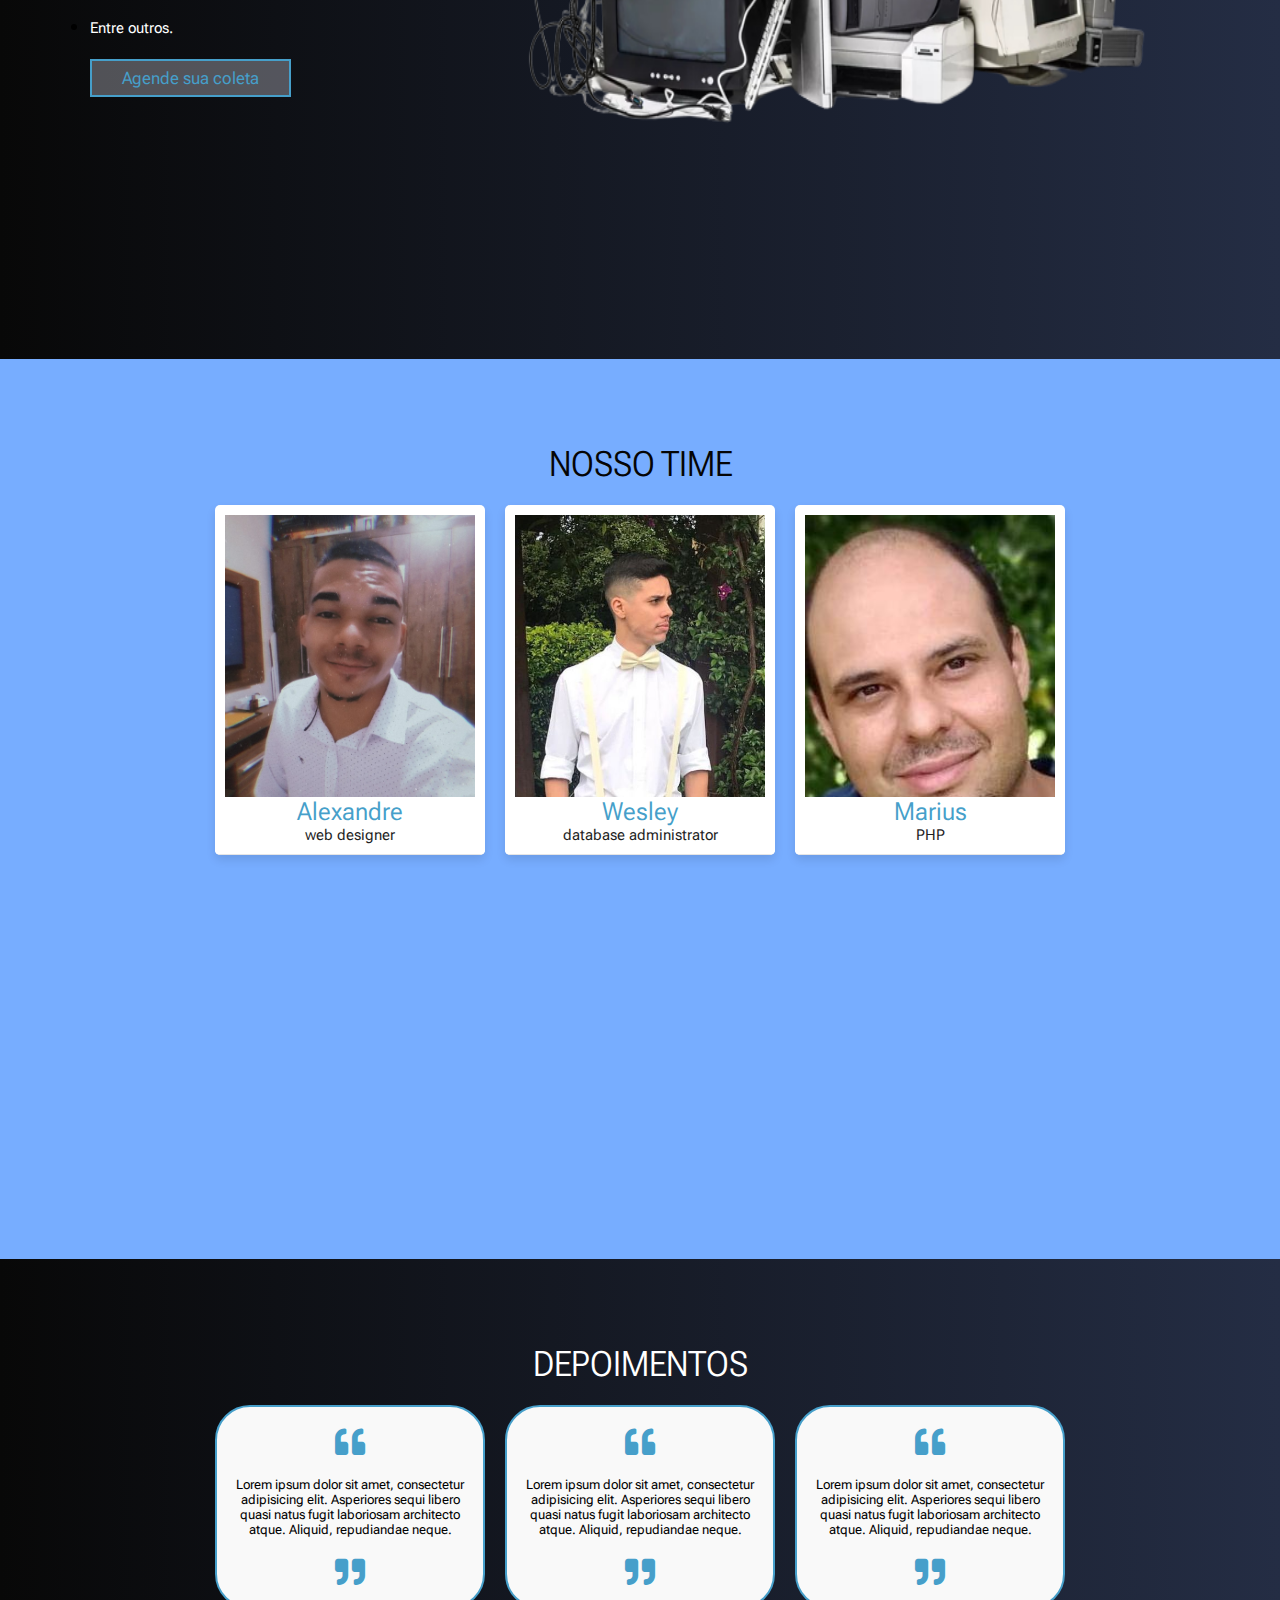
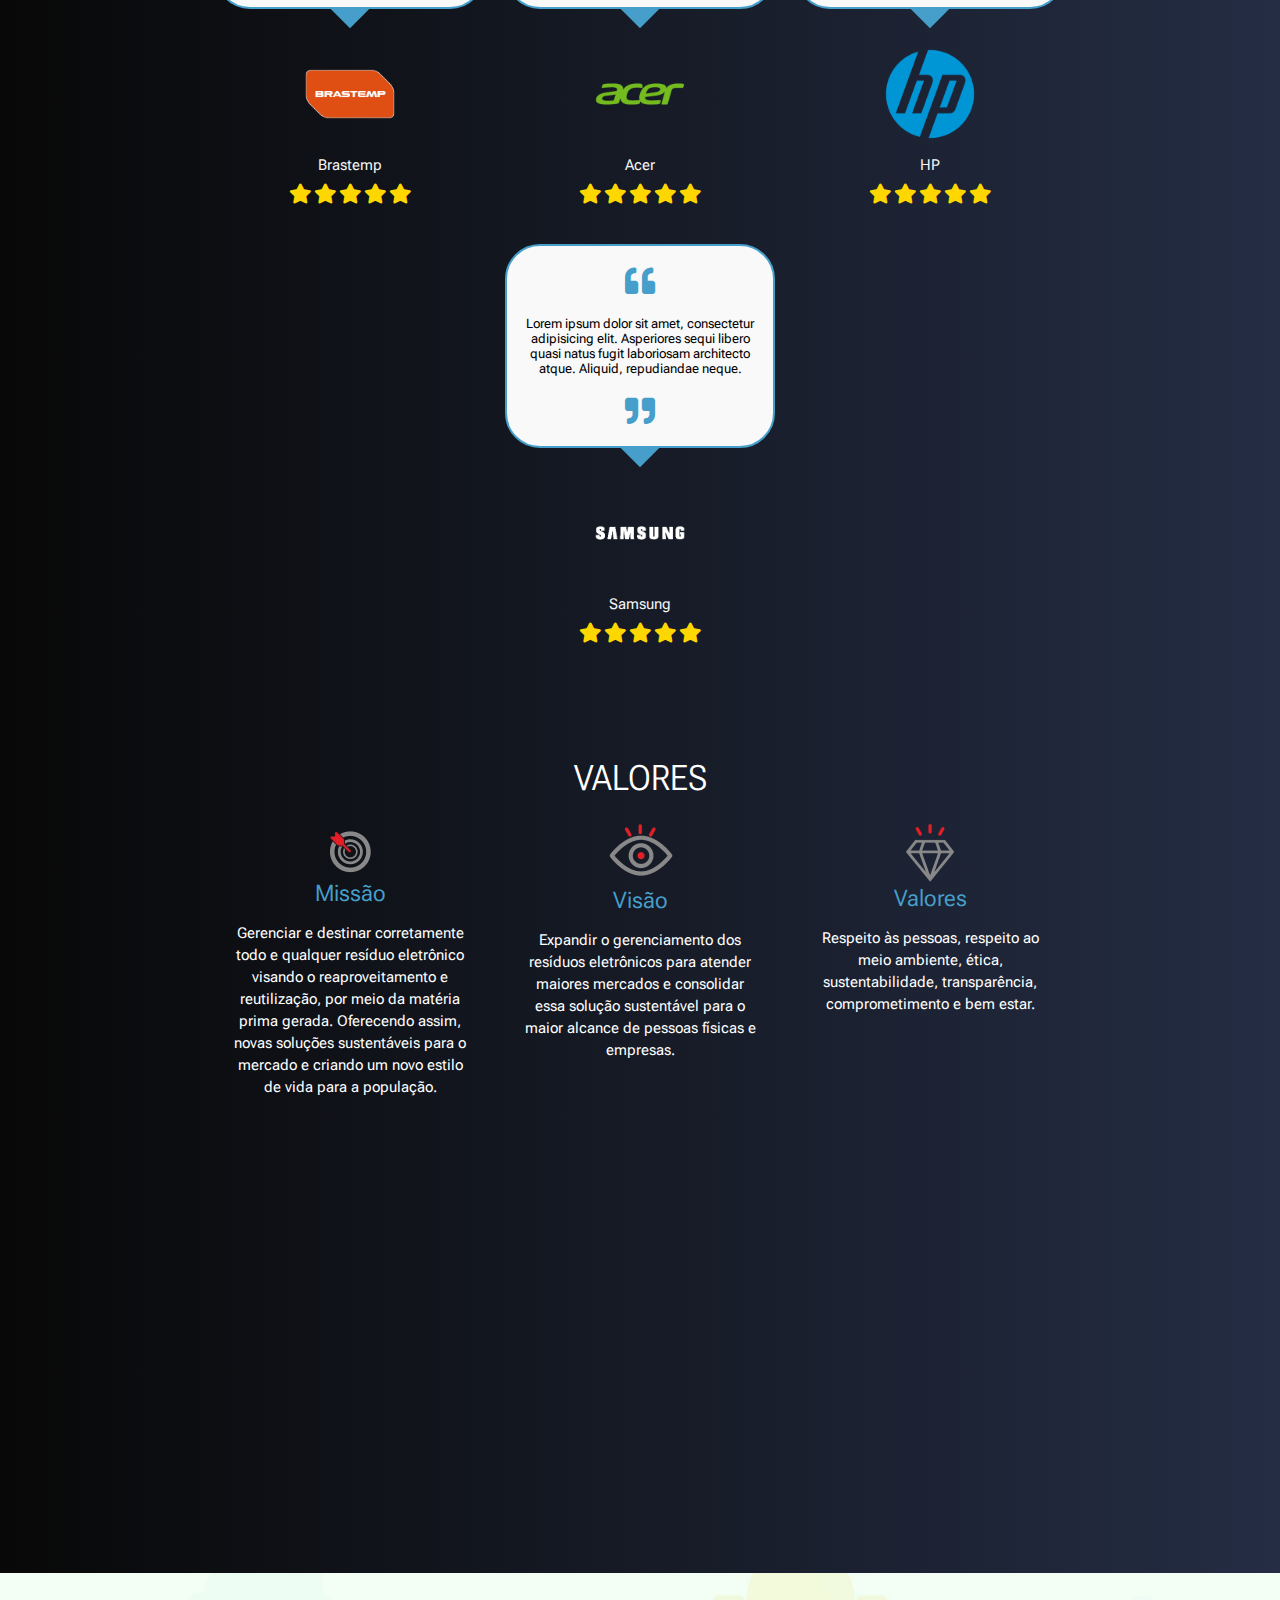
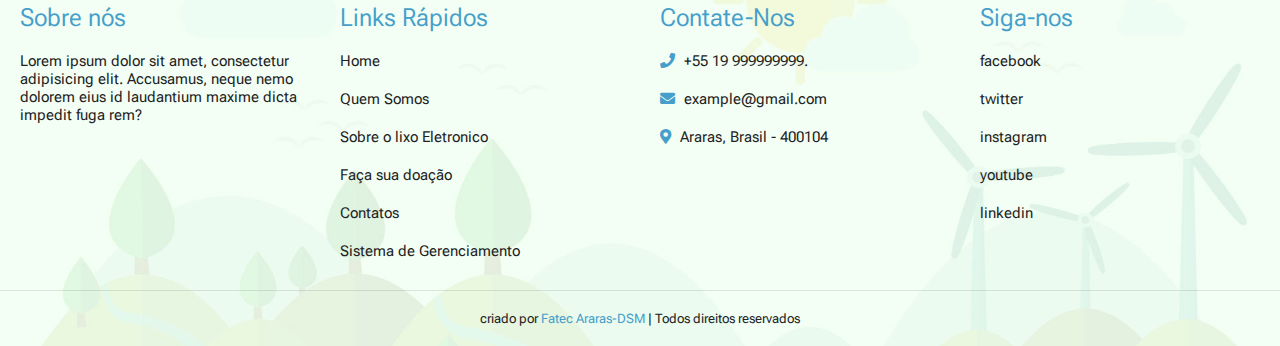
==== commit 4579078d: "Add files via upload" ====
--- a/PROJETO AWM  E-Waste/index.html
+++ b/PROJETO AWM  E-Waste/index.html
@@ -13,11 +13,11 @@
 
     <!-- custom css file link  -->
     <link rel="stylesheet" href="css/style.css">
-    <title>AWM-Eletronic Waste</title>
+    <title>AWM | Eletronic Waste</title>
 
     <!-- favicon  -->
-    <link rel="shortcut icon" href="/favicon.ico" type="image/x-icon">
-    <link rel="icon" href="/favicon.ico" type="image/x-icon">
+    <link rel="shortcut icon" href="/favicon.png" type="image/x-icon">
+    <link rel="icon" href="/favicon.png" type="image/x-icon">
 
 </head>
 <body>
@@ -37,13 +37,12 @@
         <a href="descarte.html">Sobre o lixo Eletronico</a>
         <a href="doacao.html">Faça sua doação</a>
         <a href="#Contatos">Contatos</a>
-        <a href="php.html">Sistema de Gerenciamento</a>
+        <a href="php.html">Login | Cadastre-se</a>
     </nav>
 
 </header>
 
 <!-- header section ends -->
-
 
 <!-- home section starts  -->
 
@@ -68,7 +67,7 @@
     <div class="icons">
         <img src="images/coleta.png" alt="">
         <h3>Coleta</h3>
-        <p>Logística devidamente licenciada para realização da coleta e carregamento. Entregamos a carta de descarte e manifesto de carga para formalizar e assegurar todo o processo.</p>
+        <p>Logística licenciada para realização da coleta e carregamento. Entregamos a carta de descarte e manifesto de carga para formalizar e assegurar todo o processo.</p>
         <a href="#" class="btn">Leia Mais</a>
     </div>
 
@@ -171,66 +170,11 @@
                 
     </div>
     <div class="lixo-eletronico">
-        <img src="images/computadores.png"  width="690px" height="570px" alt="">
+        <img src="images/computadores.png"  width="700px" height="570px" alt="">
         <!-- -->
     </div>
     
 </section>
-
-
-<!-- project section starts  -->
-
-<section class="project" id="project">
-
-    <h1 class="heading">Conheça tambem nossos Projetos</h1>
-        
-    <div class="box-container">
-
-        <div class="box">
-            <img src="images/project-1.jpg" alt="">
-            <h3 class="title">plantando árvores</h3>
-            <div class="info">
-                <h3>plantando árvores</h3>
-                <p>Lorem ipsum dolor sit amet, consectetur adipisicing elit. Perferendis sint aliquam velit in autem doloribus nam optio laboriosam ducimus harum.</p>
-                <a href="#">Leia mais</a>
-            </div>
-        </div>
-
-        <div class="box">
-            <img src="images/project-2.jpg" alt="">
-            <h3 class="title">Paineis solares</h3>
-            <div class="info">
-                <h3>Paineis solares</h3>
-                <p>Lorem ipsum dolor sit amet, consectetur adipisicing elit. Perferendis sint aliquam velit in autem doloribus nam optio laboriosam ducimus harum.</p>
-                <a href="#">Leia mais</a>
-            </div>
-        </div>
-
-        <div class="box">
-            <img src="images/project-3.jpg" alt="">
-            <h3 class="title">salvando animais</h3>
-            <div class="info">
-                <h3>salvando animais</h3>
-                <p>Lorem ipsum dolor sit amet, consectetur adipisicing elit. Perferendis sint aliquam velit in autem doloribus nam optio laboriosam ducimus harum.</p>
-                <a href="#">Leia mais</a>
-            </div>
-        </div>
-
-        <div class="box">
-            <img src="images/project-4.jpg" alt="">
-            <h3 class="title">E-waste</h3>
-            <div class="info">
-                <h3>reciclando lixo</h3>
-                <p>Lorem ipsum dolor sit amet, consectetur adipisicing elit. Perferendis sint aliquam velit in autem doloribus nam optio laboriosam ducimus harum.</p>
-                <a href="#">Leia mais</a>
-            </div>
-        </div>
-
-    </div>
-
-</section>
-
-<!-- project section ends -->
 
 <!-- team section starts  -->
 
@@ -248,8 +192,8 @@
                 <div class="share">
                     <a href="#" class="fab fa-facebook-f"></a>
                     <a href="#" class="fab fa-twitter"></a>
-                    <a href="#" class="fab fa-instagram"></a>
-                    <a href="#" class="fab fa-linkedin"></a>
+                    <a href="https://www.instagram.com/_.ale_garcia._/?hl=en" class="fab fa-instagram" target="_blank" rel="noopener noreferrer"></a>
+                    <a href="https://www.linkedin.com/in/alexandre-garcia-94b988110/" class="fab fa-linkedin" target="_blank" rel="noopener noreferrer"></a>
                 </div>
             </div>
         </div>
@@ -262,8 +206,8 @@
                 <div class="share">
                     <a href="#" class="fab fa-facebook-f"></a>
                     <a href="#" class="fab fa-twitter"></a>
-                    <a href="#" class="fab fa-instagram"></a>
-                    <a href="https://www.linkedin.com/in/wesley-fernandes-81b8a2211/" class="fab fa-linkedin"></a>
+                    <a href="https://www.instagram.com/10wessley/?hl=en" class="fab fa-instagram" target="_blank" rel="noopener noreferrer"></a>
+                    <a href="https://www.linkedin.com/in/wesley-fernandes-81b8a2211/" class="fab fa-linkedin" target="_blank" rel="noopener noreferrer"></a>
                 </div>
             </div>
         </div>
@@ -276,8 +220,8 @@
                 <div class="share">
                     <a href="#" class="fab fa-facebook-f"></a>
                     <a href="#" class="fab fa-twitter"></a>
-                    <a href="#" class="fab fa-instagram"></a>
-                    <a href="#" class="fab fa-linkedin"></a>
+                    <a href="https://www.instagram.com/mariuspessy/?hl=en" class="fab fa-instagram" target="_blank" rel="noopener noreferrer"></a>
+                    <a href="https://www.linkedin.com/in/marius-jorge-pessi-30353a53/" class="fab fa-linkedin" target="_blank" rel="noopener noreferrer"></a>
                 </div>
             </div>
         </div>
@@ -287,6 +231,7 @@
     </div>
     
 </section>
+
 
 <!-- team section ends -->
 
@@ -387,33 +332,45 @@
 
         <div class="box">
             <div class="user">
-                <h3>Missão</h3> 
                 <img src="images/missao.png" alt="">
                    
             </div>
-            <p>
+            <div class="titulo">
+                <h3>Missão</h3>
+            </div>
+            <div class="descricao">
+                <p>
                 Gerenciar e destinar corretamente todo e qualquer resíduo eletrônico visando o reaproveitamento e reutilização, por meio da matéria prima gerada. Oferecendo assim, novas soluções sustentáveis para o mercado e criando um novo estilo de vida para a população.
             </p>
-        </div>
-
-        <div class="box">
-            <div class="user">
+            </div>
+        </div>
+
+        <div class="box">
+            <div class="user">
+                <img src="images/visao.png" alt="">    
+            </div>
+            <div class="titulo">
                 <h3>Visão</h3>
-                <img src="images/visao.png" alt="">
-            </div>
-            <p>
+            </div>
+            <div class="descricao">
+                <p>
                 Expandir o gerenciamento dos resíduos eletrônicos para atender maiores mercados e consolidar essa solução sustentável para o maior alcance de pessoas físicas e empresas.
-            </p>
-        </div>
-
-        <div class="box">
-            <div class="user">
+                </p>
+            </div>
+        </div>
+
+        <div class="box">
+            <div class="user">
+                <img src="images/valores.png" alt="">
+            </div>
+            <div class="titulo">
                 <h3>Valores</h3>
-                <img src="images/valores.png" alt="">
-            </div>
-            <p>
+            </div>
+            <div class="descricao">
+                <p>
                 Respeito às pessoas, respeito ao meio ambiente, ética, sustentabilidade, transparência, comprometimento e bem estar.
-            </p>
+                </p>
+            </div>
         </div>
 
         
--- a/PROJETO AWM  E-Waste/css/style.css
+++ b/PROJETO AWM  E-Waste/css/style.css
@@ -4,6 +4,7 @@
 
 body{
     background-color: rgb(31, 31, 31);
+    background-image: linear-gradient(to right, rgb(8, 8, 8), rgb(36, 45, 68));
 }
 *, a{
     margin:0; padding:0;
@@ -543,25 +544,29 @@
     width:27rem;
 }
 
-
-
+.titulo{
+    color: #469FCA;
+    font-size: 20px;
+}
 .valores h1{
     color: #fff;
 }
 
 
 .valores .box-container .box .user h3{
-    font-size: 2rem;
+    font-size: 2.0rem;
     color:#469FCA;
     padding:1rem 0;
 }
 
 
 .valores p{
+    line-height: 22px;
+    letter-spacing: normal;
     color: #fff;
     font-size: 1.5rem ;
     height: 3rem;
-    padding: 0 35px;
+    padding: 15px 15px;
 }
 
 .events{
